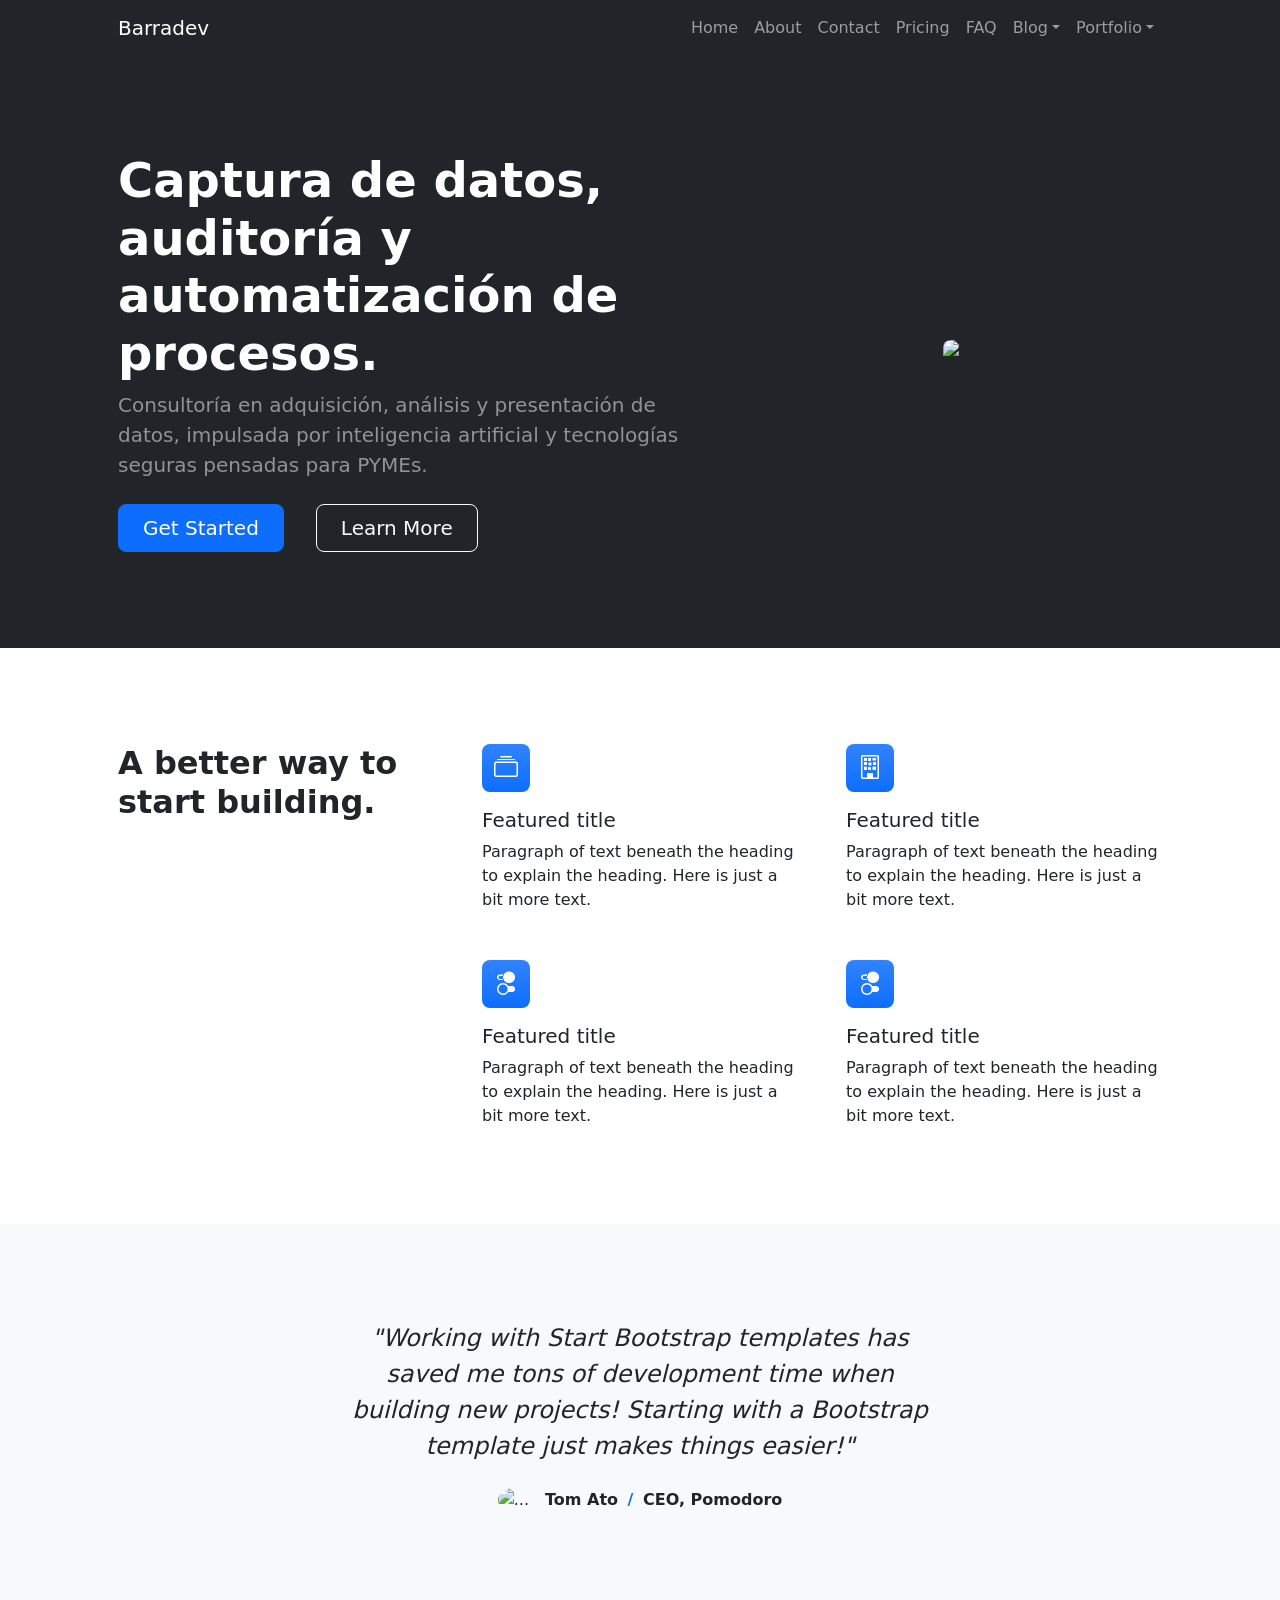
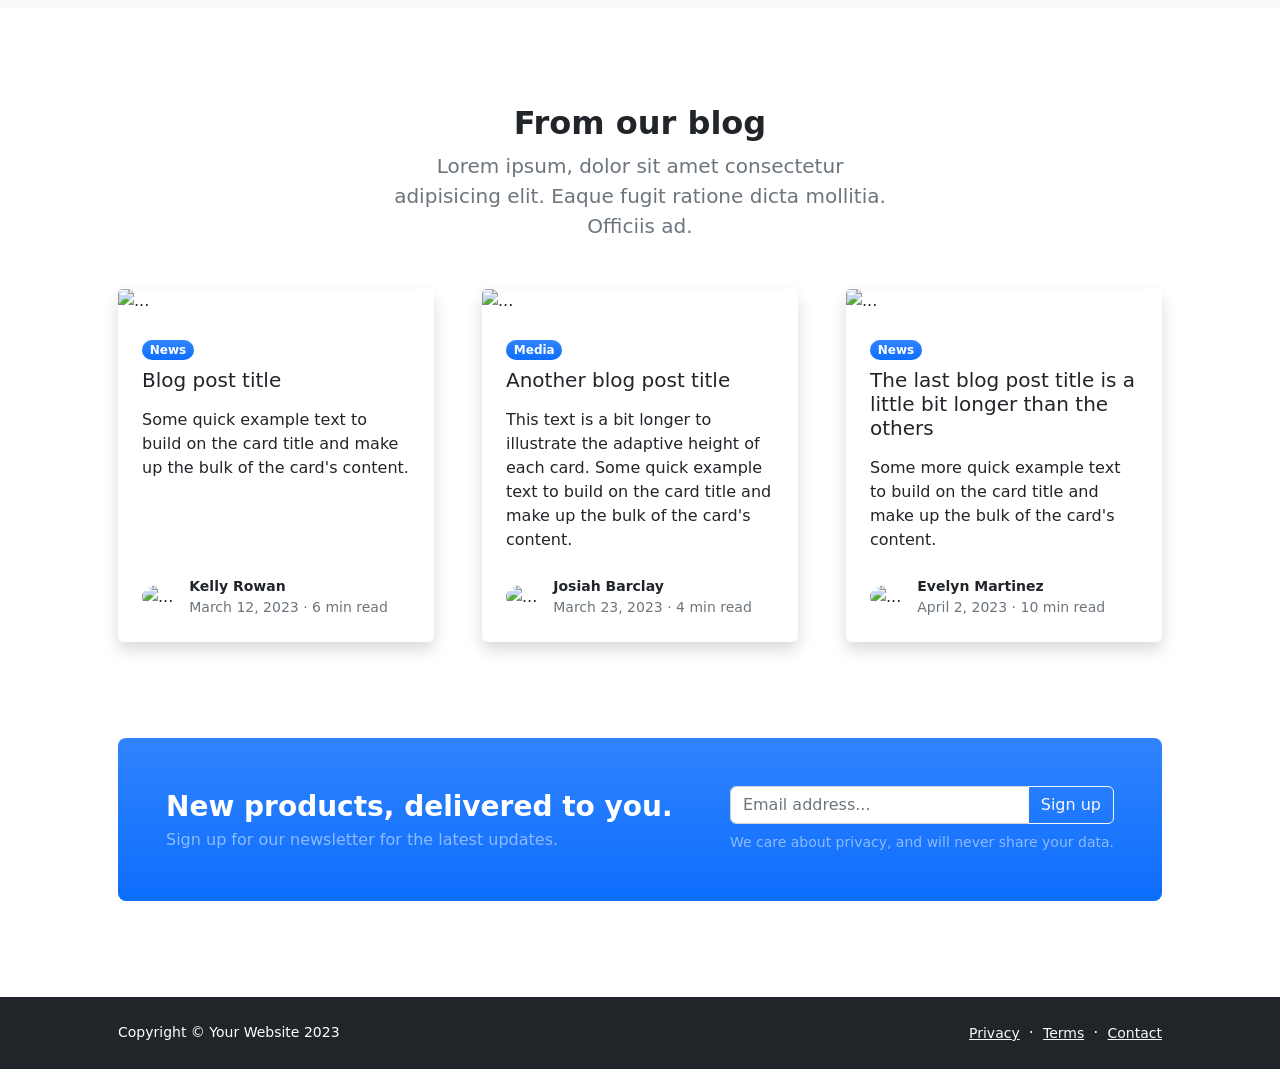
==== startbootstrap-modern-business-gh-pages/index.html @ f0de2451 "update" ====
<!DOCTYPE html>
<html lang="en">
    <head>
        <meta charset="utf-8" />
        <meta name="viewport" content="width=device-width, initial-scale=1, shrink-to-fit=no" />
        <meta name="description" content="" />
        <meta name="author" content="" />
        <title>Modern Business - Start Bootstrap Template</title>
        <!-- Favicon-->
        <link rel="icon" type="image/x-icon" href="assets/favicon.ico" />
        <!-- Bootstrap icons-->
        <link href="https://cdn.jsdelivr.net/npm/bootstrap-icons@1.5.0/font/bootstrap-icons.css" rel="stylesheet" />
        <!-- Core theme CSS (includes Bootstrap)-->
        <link href="css/styles.css" rel="stylesheet" />
    </head>
    <body class="d-flex flex-column h-100">
        <main class="flex-shrink-0">
            <!-- Navigation-->
            <nav class="navbar navbar-expand-lg navbar-dark bg-dark">
                <div class="container px-5">
                    <a class="navbar-brand" href="index.html">Barradev</a>
                    <button class="navbar-toggler" type="button" data-bs-toggle="collapse" data-bs-target="#navbarSupportedContent" aria-controls="navbarSupportedContent" aria-expanded="false" aria-label="Toggle navigation"><span class="navbar-toggler-icon"></span></button>
                    <div class="collapse navbar-collapse" id="navbarSupportedContent">
                        <ul class="navbar-nav ms-auto mb-2 mb-lg-0">
                            <li class="nav-item"><a class="nav-link" href="index.html">Home</a></li>
                            <li class="nav-item"><a class="nav-link" href="about.html">About</a></li>
                            <li class="nav-item"><a class="nav-link" href="contact.html">Contact</a></li>
                            <li class="nav-item"><a class="nav-link" href="pricing.html">Pricing</a></li>
                            <li class="nav-item"><a class="nav-link" href="faq.html">FAQ</a></li>
                            <li class="nav-item dropdown">
                                <a class="nav-link dropdown-toggle" id="navbarDropdownBlog" href="#" role="button" data-bs-toggle="dropdown" aria-expanded="false">Blog</a>
                                <ul class="dropdown-menu dropdown-menu-end" aria-labelledby="navbarDropdownBlog">
                                    <li><a class="dropdown-item" href="blog-home.html">Blog Home</a></li>
                                    <li><a class="dropdown-item" href="blog-post.html">Blog Post</a></li>
                                </ul>
                            </li>
                            <li class="nav-item dropdown">
                                <a class="nav-link dropdown-toggle" id="navbarDropdownPortfolio" href="#" role="button" data-bs-toggle="dropdown" aria-expanded="false">Portfolio</a>
                                <ul class="dropdown-menu dropdown-menu-end" aria-labelledby="navbarDropdownPortfolio">
                                    <li><a class="dropdown-item" href="portfolio-overview.html">Portfolio Overview</a></li>
                                    <li><a class="dropdown-item" href="portfolio-item.html">Portfolio Item</a></li>
                                </ul>
                            </li>
                        </ul>
                    </div>
                </div>
            </nav>
            <!-- Header-->
            <header class="bg-dark py-5">
                <div class="container px-5">
                    <div class="row gx-5 align-items-center justify-content-center">
                        <div class="col-lg-8 col-xl-7 col-xxl-6">
                            <div class="my-5 text-center text-xl-start">
                                <h1 class="display-5 fw-bolder text-white mb-2">Captura de datos, auditoría y automatización de procesos.</h1>
                                <p class="lead fw-normal text-white-50 mb-4">Consultoría en adquisición, análisis y presentación de datos, impulsada por inteligencia artificial y tecnologías seguras pensadas para PYMEs.</p>
                                <div class="d-grid gap-3 d-sm-flex justify-content-sm-center justify-content-xl-start">
                                    <a class="btn btn-primary btn-lg px-4 me-sm-3" href="#features">Get Started</a>
                                    <a class="btn btn-outline-light btn-lg px-4" href="#!">Learn More</a>
                                </div>
                            </div>
                        </div>
                        <div class="col-xl-5 col-xxl-6 d-none d-xl-block text-center"><img class="img-fluid rounded-3 my-5" src="https://dummyimage.com/600x400/343a40/6c757d" alt="..." /></div>
                    </div>
                </div>
            </header>
            <!-- Features section-->
            <section class="py-5" id="features">
                <div class="container px-5 my-5">
                    <div class="row gx-5">
                        <div class="col-lg-4 mb-5 mb-lg-0"><h2 class="fw-bolder mb-0">A better way to start building.</h2></div>
                        <div class="col-lg-8">
                            <div class="row gx-5 row-cols-1 row-cols-md-2">
                                <div class="col mb-5 h-100">
                                    <div class="feature bg-primary bg-gradient text-white rounded-3 mb-3"><i class="bi bi-collection"></i></div>
                                    <h2 class="h5">Featured title</h2>
                                    <p class="mb-0">Paragraph of text beneath the heading to explain the heading. Here is just a bit more text.</p>
                                </div>
                                <div class="col mb-5 h-100">
                                    <div class="feature bg-primary bg-gradient text-white rounded-3 mb-3"><i class="bi bi-building"></i></div>
                                    <h2 class="h5">Featured title</h2>
                                    <p class="mb-0">Paragraph of text beneath the heading to explain the heading. Here is just a bit more text.</p>
                                </div>
                                <div class="col mb-5 mb-md-0 h-100">
                                    <div class="feature bg-primary bg-gradient text-white rounded-3 mb-3"><i class="bi bi-toggles2"></i></div>
                                    <h2 class="h5">Featured title</h2>
                                    <p class="mb-0">Paragraph of text beneath the heading to explain the heading. Here is just a bit more text.</p>
                                </div>
                                <div class="col h-100">
                                    <div class="feature bg-primary bg-gradient text-white rounded-3 mb-3"><i class="bi bi-toggles2"></i></div>
                                    <h2 class="h5">Featured title</h2>
                                    <p class="mb-0">Paragraph of text beneath the heading to explain the heading. Here is just a bit more text.</p>
                                </div>
                            </div>
                        </div>
                    </div>
                </div>
            </section>
            <!-- Testimonial section-->
            <div class="py-5 bg-light">
                <div class="container px-5 my-5">
                    <div class="row gx-5 justify-content-center">
                        <div class="col-lg-10 col-xl-7">
                            <div class="text-center">
                                <div class="fs-4 mb-4 fst-italic">"Working with Start Bootstrap templates has saved me tons of development time when building new projects! Starting with a Bootstrap template just makes things easier!"</div>
                                <div class="d-flex align-items-center justify-content-center">
                                    <img class="rounded-circle me-3" src="https://dummyimage.com/40x40/ced4da/6c757d" alt="..." />
                                    <div class="fw-bold">
                                        Tom Ato
                                        <span class="fw-bold text-primary mx-1">/</span>
                                        CEO, Pomodoro
                                    </div>
                                </div>
                            </div>
                        </div>
                    </div>
                </div>
            </div>
            <!-- Blog preview section-->
            <section class="py-5">
                <div class="container px-5 my-5">
                    <div class="row gx-5 justify-content-center">
                        <div class="col-lg-8 col-xl-6">
                            <div class="text-center">
                                <h2 class="fw-bolder">From our blog</h2>
                                <p class="lead fw-normal text-muted mb-5">Lorem ipsum, dolor sit amet consectetur adipisicing elit. Eaque fugit ratione dicta mollitia. Officiis ad.</p>
                            </div>
                        </div>
                    </div>
                    <div class="row gx-5">
                        <div class="col-lg-4 mb-5">
                            <div class="card h-100 shadow border-0">
                                <img class="card-img-top" src="https://dummyimage.com/600x350/ced4da/6c757d" alt="..." />
                                <div class="card-body p-4">
                                    <div class="badge bg-primary bg-gradient rounded-pill mb-2">News</div>
                                    <a class="text-decoration-none link-dark stretched-link" href="#!"><h5 class="card-title mb-3">Blog post title</h5></a>
                                    <p class="card-text mb-0">Some quick example text to build on the card title and make up the bulk of the card's content.</p>
                                </div>
                                <div class="card-footer p-4 pt-0 bg-transparent border-top-0">
                                    <div class="d-flex align-items-end justify-content-between">
                                        <div class="d-flex align-items-center">
                                            <img class="rounded-circle me-3" src="https://dummyimage.com/40x40/ced4da/6c757d" alt="..." />
                                            <div class="small">
                                                <div class="fw-bold">Kelly Rowan</div>
                                                <div class="text-muted">March 12, 2023 &middot; 6 min read</div>
                                            </div>
                                        </div>
                                    </div>
                                </div>
                            </div>
                        </div>
                        <div class="col-lg-4 mb-5">
                            <div class="card h-100 shadow border-0">
                                <img class="card-img-top" src="https://dummyimage.com/600x350/adb5bd/495057" alt="..." />
                                <div class="card-body p-4">
                                    <div class="badge bg-primary bg-gradient rounded-pill mb-2">Media</div>
                                    <a class="text-decoration-none link-dark stretched-link" href="#!"><h5 class="card-title mb-3">Another blog post title</h5></a>
                                    <p class="card-text mb-0">This text is a bit longer to illustrate the adaptive height of each card. Some quick example text to build on the card title and make up the bulk of the card's content.</p>
                                </div>
                                <div class="card-footer p-4 pt-0 bg-transparent border-top-0">
                                    <div class="d-flex align-items-end justify-content-between">
                                        <div class="d-flex align-items-center">
                                            <img class="rounded-circle me-3" src="https://dummyimage.com/40x40/ced4da/6c757d" alt="..." />
                                            <div class="small">
                                                <div class="fw-bold">Josiah Barclay</div>
                                                <div class="text-muted">March 23, 2023 &middot; 4 min read</div>
                                            </div>
                                        </div>
                                    </div>
                                </div>
                            </div>
                        </div>
                        <div class="col-lg-4 mb-5">
                            <div class="card h-100 shadow border-0">
                                <img class="card-img-top" src="https://dummyimage.com/600x350/6c757d/343a40" alt="..." />
                                <div class="card-body p-4">
                                    <div class="badge bg-primary bg-gradient rounded-pill mb-2">News</div>
                                    <a class="text-decoration-none link-dark stretched-link" href="#!"><h5 class="card-title mb-3">The last blog post title is a little bit longer than the others</h5></a>
                                    <p class="card-text mb-0">Some more quick example text to build on the card title and make up the bulk of the card's content.</p>
                                </div>
                                <div class="card-footer p-4 pt-0 bg-transparent border-top-0">
                                    <div class="d-flex align-items-end justify-content-between">
                                        <div class="d-flex align-items-center">
                                            <img class="rounded-circle me-3" src="https://dummyimage.com/40x40/ced4da/6c757d" alt="..." />
                                            <div class="small">
                                                <div class="fw-bold">Evelyn Martinez</div>
                                                <div class="text-muted">April 2, 2023 &middot; 10 min read</div>
                                            </div>
                                        </div>
                                    </div>
                                </div>
                            </div>
                        </div>
                    </div>
                    <!-- Call to action-->
                    <aside class="bg-primary bg-gradient rounded-3 p-4 p-sm-5 mt-5">
                        <div class="d-flex align-items-center justify-content-between flex-column flex-xl-row text-center text-xl-start">
                            <div class="mb-4 mb-xl-0">
                                <div class="fs-3 fw-bold text-white">New products, delivered to you.</div>
                                <div class="text-white-50">Sign up for our newsletter for the latest updates.</div>
                            </div>
                            <div class="ms-xl-4">
                                <div class="input-group mb-2">
                                    <input class="form-control" type="text" placeholder="Email address..." aria-label="Email address..." aria-describedby="button-newsletter" />
                                    <button class="btn btn-outline-light" id="button-newsletter" type="button">Sign up</button>
                                </div>
                                <div class="small text-white-50">We care about privacy, and will never share your data.</div>
                            </div>
                        </div>
                    </aside>
                </div>
            </section>
        </main>
        <!-- Footer-->
        <footer class="bg-dark py-4 mt-auto">
            <div class="container px-5">
                <div class="row align-items-center justify-content-between flex-column flex-sm-row">
                    <div class="col-auto"><div class="small m-0 text-white">Copyright &copy; Your Website 2023</div></div>
                    <div class="col-auto">
                        <a class="link-light small" href="#!">Privacy</a>
                        <span class="text-white mx-1">&middot;</span>
                        <a class="link-light small" href="#!">Terms</a>
                        <span class="text-white mx-1">&middot;</span>
                        <a class="link-light small" href="#!">Contact</a>
                    </div>
                </div>
            </div>
        </footer>
        <!-- Bootstrap core JS-->
        <script src="https://cdn.jsdelivr.net/npm/bootstrap@5.2.3/dist/js/bootstrap.bundle.min.js"></script>
        <!-- Core theme JS-->
        <script src="js/scripts.js"></script>
    </body>
</html>
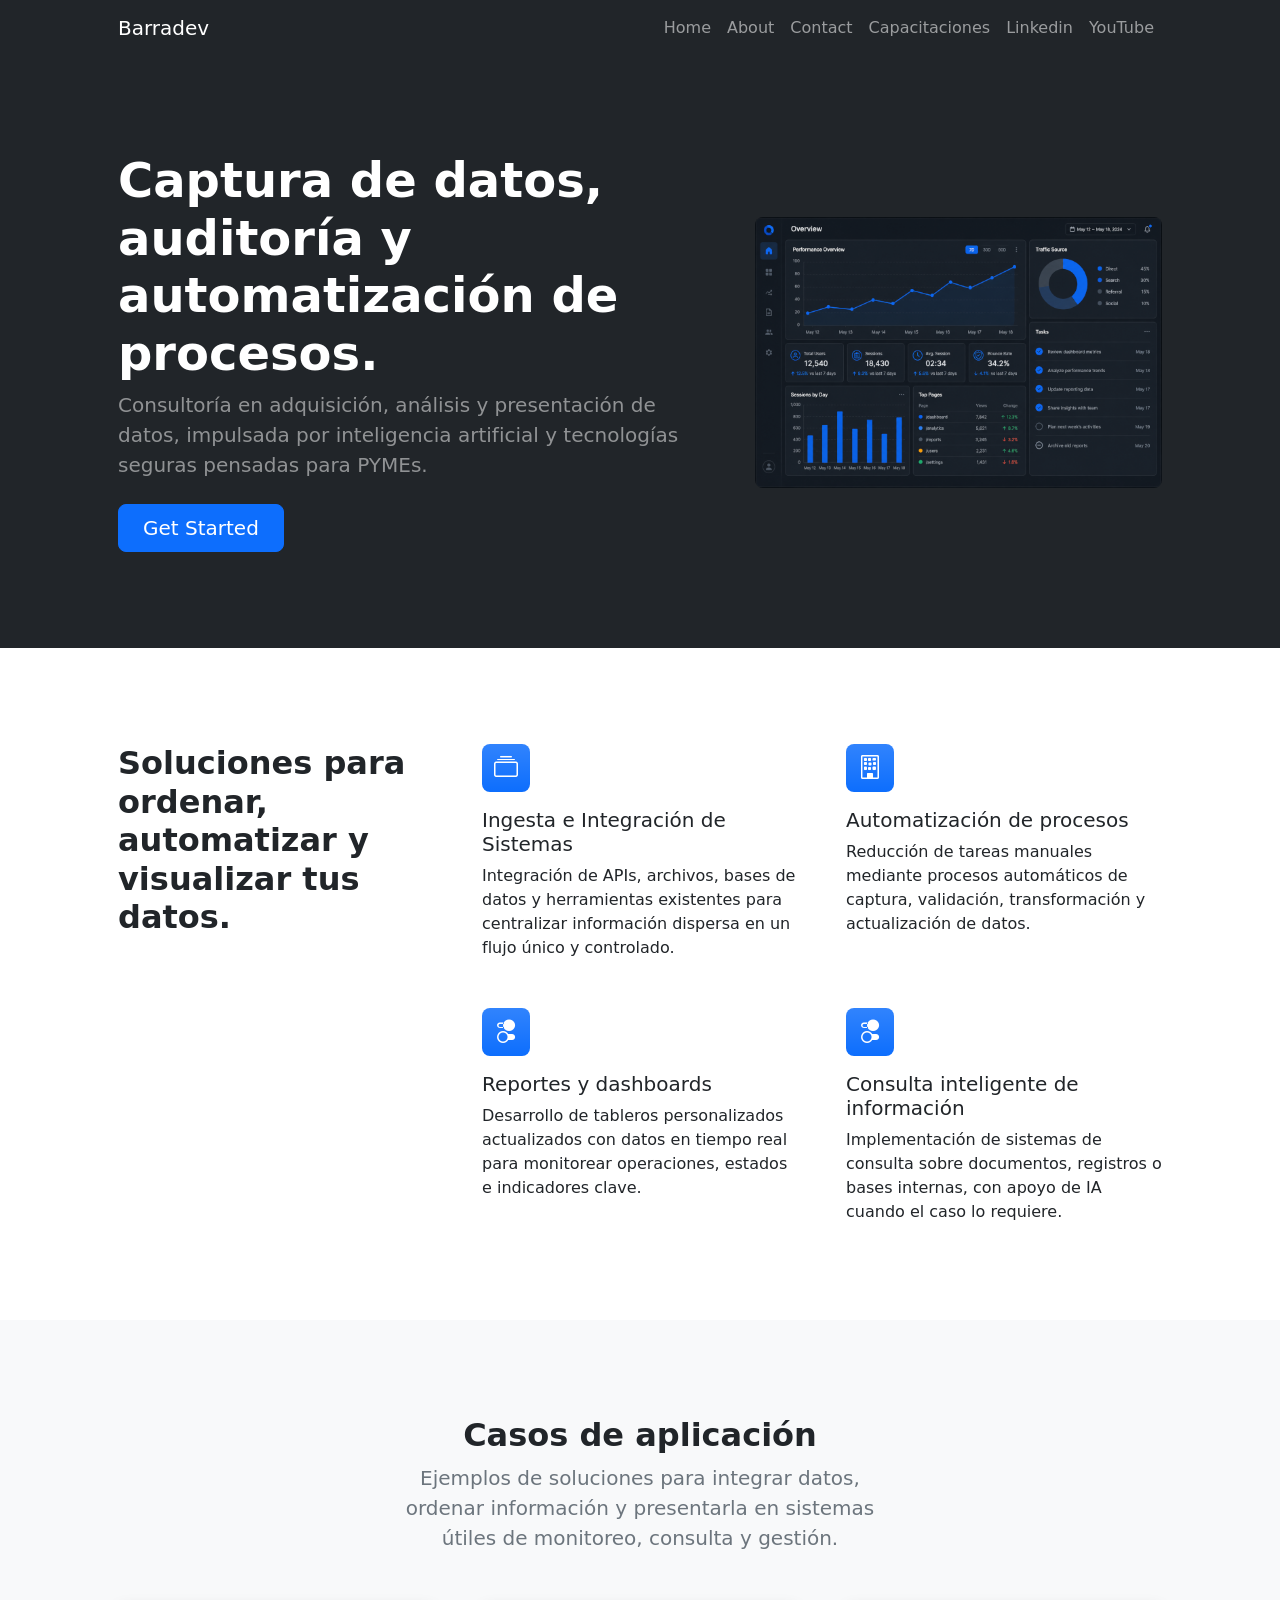
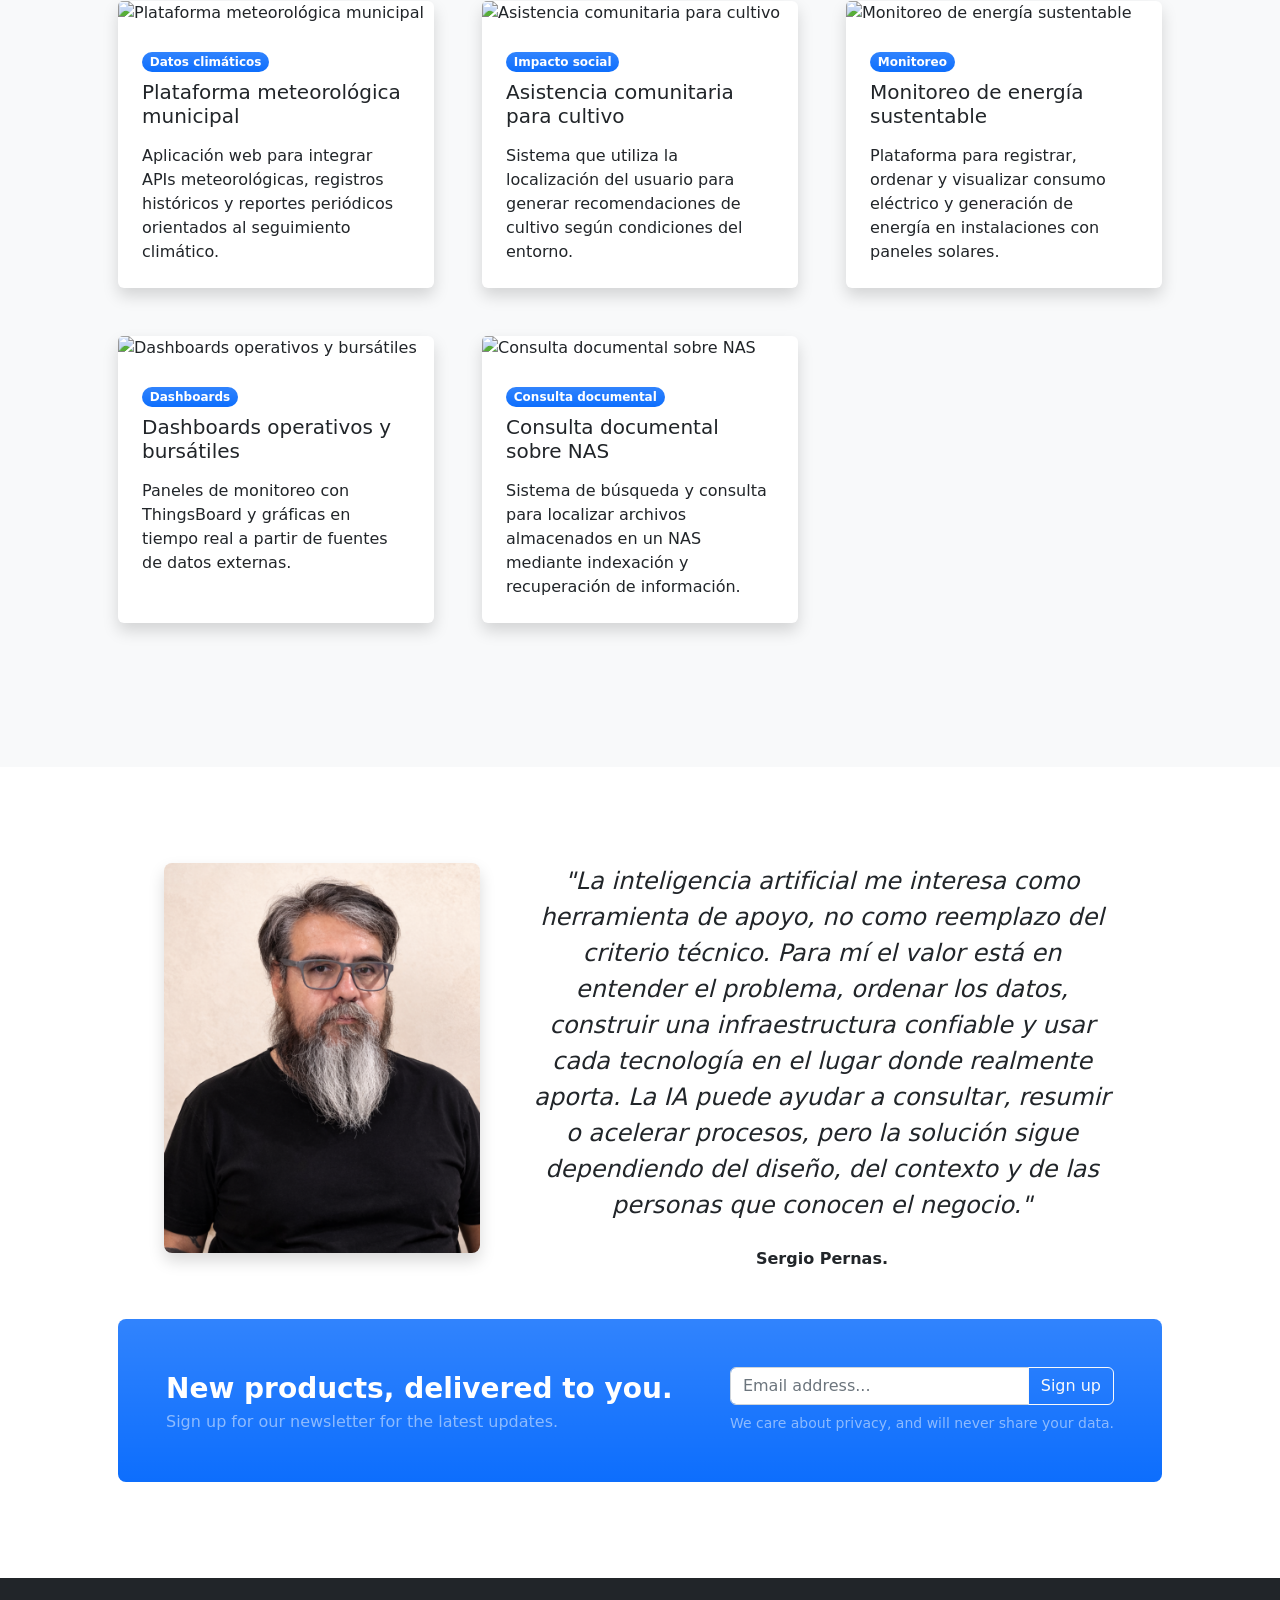
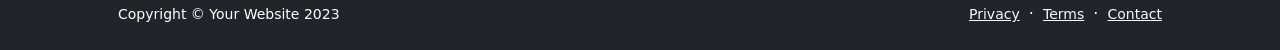
==== commit 7b73b68a: "update" ====
--- a/startbootstrap-modern-business-gh-pages/index.html
+++ b/startbootstrap-modern-business-gh-pages/index.html
@@ -1,18 +1,36 @@
 <!DOCTYPE html>
-<html lang="en">
-    <head>
-        <meta charset="utf-8" />
-        <meta name="viewport" content="width=device-width, initial-scale=1, shrink-to-fit=no" />
-        <meta name="description" content="" />
-        <meta name="author" content="" />
-        <title>Modern Business - Start Bootstrap Template</title>
-        <!-- Favicon-->
-        <link rel="icon" type="image/x-icon" href="assets/favicon.ico" />
-        <!-- Bootstrap icons-->
-        <link href="https://cdn.jsdelivr.net/npm/bootstrap-icons@1.5.0/font/bootstrap-icons.css" rel="stylesheet" />
-        <!-- Core theme CSS (includes Bootstrap)-->
-        <link href="css/styles.css" rel="stylesheet" />
-    </head>
+<html lang="es">
+<head>
+    <meta charset="utf-8" />
+    <meta name="viewport" content="width=device-width, initial-scale=1, shrink-to-fit=no" />
+
+    <meta name="description" content="Barradev ofrece consultoría técnica en captura de datos, integración de sistemas, automatización de procesos, dashboards y soluciones de software a medida para PYMEs y equipos técnicos." />
+    <meta name="author" content="Sergio Pernas" />
+
+    <title>Barradev | Consultoría en datos, automatización y software a medida</title>
+
+    <!-- Open Graph -->
+    <meta property="og:title" content="Barradev | Consultoría en datos, automatización y software a medida" />
+    <meta property="og:description" content="Soluciones técnicas para ordenar información, integrar sistemas, automatizar procesos y visualizar datos de forma clara." />
+    <meta property="og:type" content="website" />
+    <meta property="og:url" content="https://barradev.com.ar/" />
+    <meta property="og:image" content="https://barradev.com.ar/assets/hero.png" />
+
+    <!-- Twitter / X -->
+    <meta name="twitter:card" content="summary_large_image" />
+    <meta name="twitter:title" content="Barradev | Consultoría en datos, automatización y software a medida" />
+    <meta name="twitter:description" content="Consultoría técnica en integración de datos, automatización de procesos, dashboards y desarrollo de soluciones a medida." />
+    <meta name="twitter:image" content="https://barradev.com.ar/assets/hero.png" />
+
+    <!-- Favicon -->
+    <link rel="icon" type="image/x-icon" href="assets/favicon.ico" />
+
+    <!-- Bootstrap icons -->
+    <link href="https://cdn.jsdelivr.net/npm/bootstrap-icons@1.5.0/font/bootstrap-icons.css" rel="stylesheet" />
+
+    <!-- Core theme CSS -->
+    <link href="css/styles.css" rel="stylesheet" />
+</head>
     <body class="d-flex flex-column h-100">
         <main class="flex-shrink-0">
             <!-- Navigation-->
@@ -25,22 +43,9 @@
                             <li class="nav-item"><a class="nav-link" href="index.html">Home</a></li>
                             <li class="nav-item"><a class="nav-link" href="about.html">About</a></li>
                             <li class="nav-item"><a class="nav-link" href="contact.html">Contact</a></li>
-                            <li class="nav-item"><a class="nav-link" href="pricing.html">Pricing</a></li>
-                            <li class="nav-item"><a class="nav-link" href="faq.html">FAQ</a></li>
-                            <li class="nav-item dropdown">
-                                <a class="nav-link dropdown-toggle" id="navbarDropdownBlog" href="#" role="button" data-bs-toggle="dropdown" aria-expanded="false">Blog</a>
-                                <ul class="dropdown-menu dropdown-menu-end" aria-labelledby="navbarDropdownBlog">
-                                    <li><a class="dropdown-item" href="blog-home.html">Blog Home</a></li>
-                                    <li><a class="dropdown-item" href="blog-post.html">Blog Post</a></li>
-                                </ul>
-                            </li>
-                            <li class="nav-item dropdown">
-                                <a class="nav-link dropdown-toggle" id="navbarDropdownPortfolio" href="#" role="button" data-bs-toggle="dropdown" aria-expanded="false">Portfolio</a>
-                                <ul class="dropdown-menu dropdown-menu-end" aria-labelledby="navbarDropdownPortfolio">
-                                    <li><a class="dropdown-item" href="portfolio-overview.html">Portfolio Overview</a></li>
-                                    <li><a class="dropdown-item" href="portfolio-item.html">Portfolio Item</a></li>
-                                </ul>
-                            </li>
+                            <li class="nav-item"><a class="nav-link" href="https://labs.barradev.com.ar">Capacitaciones</a></li>
+                            <li class="nav-item"><a class="nav-link" href="https://www.linkedin.com/in/sergio-pernas/">Linkedin</a></li>
+                            <li class="nav-item"><a class="nav-link" href="https://www.youtube.com/@kcnrtfm">YouTube</a></li>
                         </ul>
                     </div>
                 </div>
@@ -55,11 +60,11 @@
                                 <p class="lead fw-normal text-white-50 mb-4">Consultoría en adquisición, análisis y presentación de datos, impulsada por inteligencia artificial y tecnologías seguras pensadas para PYMEs.</p>
                                 <div class="d-grid gap-3 d-sm-flex justify-content-sm-center justify-content-xl-start">
                                     <a class="btn btn-primary btn-lg px-4 me-sm-3" href="#features">Get Started</a>
-                                    <a class="btn btn-outline-light btn-lg px-4" href="#!">Learn More</a>
-                                </div>
-                            </div>
-                        </div>
-                        <div class="col-xl-5 col-xxl-6 d-none d-xl-block text-center"><img class="img-fluid rounded-3 my-5" src="https://dummyimage.com/600x400/343a40/6c757d" alt="..." /></div>
+                                    <!--<a class="btn btn-outline-light btn-lg px-4" href="#!">Learn More</a>-->
+                                </div>
+                            </div>
+                        </div>
+                        <div class="col-xl-5 col-xxl-6 d-none d-xl-block text-center"><img class="img-fluid rounded-3 my-5" src="assets/hero.png" alt="..." /></div>
                     </div>
                 </div>
             </header>
@@ -67,125 +72,137 @@
             <section class="py-5" id="features">
                 <div class="container px-5 my-5">
                     <div class="row gx-5">
-                        <div class="col-lg-4 mb-5 mb-lg-0"><h2 class="fw-bolder mb-0">A better way to start building.</h2></div>
+                        <div class="col-lg-4 mb-5 mb-lg-0"><h2 class="fw-bolder mb-0">Soluciones para ordenar, automatizar y visualizar tus datos.</h2></div>
                         <div class="col-lg-8">
                             <div class="row gx-5 row-cols-1 row-cols-md-2">
                                 <div class="col mb-5 h-100">
                                     <div class="feature bg-primary bg-gradient text-white rounded-3 mb-3"><i class="bi bi-collection"></i></div>
-                                    <h2 class="h5">Featured title</h2>
-                                    <p class="mb-0">Paragraph of text beneath the heading to explain the heading. Here is just a bit more text.</p>
+                                    <h2 class="h5">Ingesta e Integración de Sistemas</h2>
+                                    <p class="mb-0">Integración de APIs, archivos, bases de datos y herramientas existentes para centralizar información dispersa en un flujo único y controlado.</p>
                                 </div>
                                 <div class="col mb-5 h-100">
                                     <div class="feature bg-primary bg-gradient text-white rounded-3 mb-3"><i class="bi bi-building"></i></div>
-                                    <h2 class="h5">Featured title</h2>
-                                    <p class="mb-0">Paragraph of text beneath the heading to explain the heading. Here is just a bit more text.</p>
+                                    <h2 class="h5">Automatización de procesos</h2>
+                                    <p class="mb-0">Reducción de tareas manuales mediante procesos automáticos de captura, validación, transformación y actualización de datos.</p>
                                 </div>
                                 <div class="col mb-5 mb-md-0 h-100">
                                     <div class="feature bg-primary bg-gradient text-white rounded-3 mb-3"><i class="bi bi-toggles2"></i></div>
-                                    <h2 class="h5">Featured title</h2>
-                                    <p class="mb-0">Paragraph of text beneath the heading to explain the heading. Here is just a bit more text.</p>
+                                    <h2 class="h5">Reportes y dashboards</h2>
+                                    <p class="mb-0">Desarrollo de tableros personalizados actualizados con datos en tiempo real para monitorear operaciones, estados e indicadores clave.</p>
                                 </div>
                                 <div class="col h-100">
                                     <div class="feature bg-primary bg-gradient text-white rounded-3 mb-3"><i class="bi bi-toggles2"></i></div>
-                                    <h2 class="h5">Featured title</h2>
-                                    <p class="mb-0">Paragraph of text beneath the heading to explain the heading. Here is just a bit more text.</p>
+                                    <h2 class="h5">Consulta inteligente de información</h2>
+                                    <p class="mb-0">Implementación de sistemas de consulta sobre documentos, registros o bases internas, con apoyo de IA cuando el caso lo requiere.</p>
                                 </div>
                             </div>
                         </div>
                     </div>
                 </div>
             </section>
-            <!-- Testimonial section-->
-            <div class="py-5 bg-light">
-                <div class="container px-5 my-5">
-                    <div class="row gx-5 justify-content-center">
-                        <div class="col-lg-10 col-xl-7">
-                            <div class="text-center">
-                                <div class="fs-4 mb-4 fst-italic">"Working with Start Bootstrap templates has saved me tons of development time when building new projects! Starting with a Bootstrap template just makes things easier!"</div>
-                                <div class="d-flex align-items-center justify-content-center">
-                                    <img class="rounded-circle me-3" src="https://dummyimage.com/40x40/ced4da/6c757d" alt="..." />
-                                    <div class="fw-bold">
-                                        Tom Ato
-                                        <span class="fw-bold text-primary mx-1">/</span>
-                                        CEO, Pomodoro
-                                    </div>
-                                </div>
-                            </div>
-                        </div>
-                    </div>
-                </div>
-            </div>
+
             <!-- Blog preview section-->
-            <section class="py-5">
+            <section class="py-5 bg-light">
                 <div class="container px-5 my-5">
                     <div class="row gx-5 justify-content-center">
                         <div class="col-lg-8 col-xl-6">
                             <div class="text-center">
-                                <h2 class="fw-bolder">From our blog</h2>
-                                <p class="lead fw-normal text-muted mb-5">Lorem ipsum, dolor sit amet consectetur adipisicing elit. Eaque fugit ratione dicta mollitia. Officiis ad.</p>
+                                <h2 class="fw-bolder">Casos de aplicación</h2>
+                                <p class="lead fw-normal text-muted mb-5">Ejemplos de soluciones para integrar datos, ordenar información y presentarla en sistemas útiles de monitoreo, consulta y gestión.</p>
                             </div>
                         </div>
                     </div>
                     <div class="row gx-5">
                         <div class="col-lg-4 mb-5">
                             <div class="card h-100 shadow border-0">
-                                <img class="card-img-top" src="https://dummyimage.com/600x350/ced4da/6c757d" alt="..." />
-                                <div class="card-body p-4">
-                                    <div class="badge bg-primary bg-gradient rounded-pill mb-2">News</div>
-                                    <a class="text-decoration-none link-dark stretched-link" href="#!"><h5 class="card-title mb-3">Blog post title</h5></a>
-                                    <p class="card-text mb-0">Some quick example text to build on the card title and make up the bulk of the card's content.</p>
-                                </div>
-                                <div class="card-footer p-4 pt-0 bg-transparent border-top-0">
-                                    <div class="d-flex align-items-end justify-content-between">
-                                        <div class="d-flex align-items-center">
-                                            <img class="rounded-circle me-3" src="https://dummyimage.com/40x40/ced4da/6c757d" alt="..." />
-                                            <div class="small">
-                                                <div class="fw-bold">Kelly Rowan</div>
-                                                <div class="text-muted">March 12, 2023 &middot; 6 min read</div>
-                                            </div>
-                                        </div>
-                                    </div>
-                                </div>
-                            </div>
-                        </div>
-                        <div class="col-lg-4 mb-5">
-                            <div class="card h-100 shadow border-0">
-                                <img class="card-img-top" src="https://dummyimage.com/600x350/adb5bd/495057" alt="..." />
-                                <div class="card-body p-4">
-                                    <div class="badge bg-primary bg-gradient rounded-pill mb-2">Media</div>
-                                    <a class="text-decoration-none link-dark stretched-link" href="#!"><h5 class="card-title mb-3">Another blog post title</h5></a>
-                                    <p class="card-text mb-0">This text is a bit longer to illustrate the adaptive height of each card. Some quick example text to build on the card title and make up the bulk of the card's content.</p>
-                                </div>
-                                <div class="card-footer p-4 pt-0 bg-transparent border-top-0">
-                                    <div class="d-flex align-items-end justify-content-between">
-                                        <div class="d-flex align-items-center">
-                                            <img class="rounded-circle me-3" src="https://dummyimage.com/40x40/ced4da/6c757d" alt="..." />
-                                            <div class="small">
-                                                <div class="fw-bold">Josiah Barclay</div>
-                                                <div class="text-muted">March 23, 2023 &middot; 4 min read</div>
-                                            </div>
-                                        </div>
-                                    </div>
-                                </div>
-                            </div>
-                        </div>
-                        <div class="col-lg-4 mb-5">
-                            <div class="card h-100 shadow border-0">
-                                <img class="card-img-top" src="https://dummyimage.com/600x350/6c757d/343a40" alt="..." />
-                                <div class="card-body p-4">
-                                    <div class="badge bg-primary bg-gradient rounded-pill mb-2">News</div>
-                                    <a class="text-decoration-none link-dark stretched-link" href="#!"><h5 class="card-title mb-3">The last blog post title is a little bit longer than the others</h5></a>
-                                    <p class="card-text mb-0">Some more quick example text to build on the card title and make up the bulk of the card's content.</p>
-                                </div>
-                                <div class="card-footer p-4 pt-0 bg-transparent border-top-0">
-                                    <div class="d-flex align-items-end justify-content-between">
-                                        <div class="d-flex align-items-center">
-                                            <img class="rounded-circle me-3" src="https://dummyimage.com/40x40/ced4da/6c757d" alt="..." />
-                                            <div class="small">
-                                                <div class="fw-bold">Evelyn Martinez</div>
-                                                <div class="text-muted">April 2, 2023 &middot; 10 min read</div>
-                                            </div>
-                                        </div>
+                                <img class="card-img-top" src="https://dummyimage.com/600x350/ced4da/6c757d" alt="Plataforma meteorológica municipal">
+                                <div class="card-body p-4">
+                                    <div class="badge bg-primary bg-gradient rounded-pill mb-2">Datos climáticos</div>
+                                    <a class="text-decoration-none link-dark stretched-link" href="#!">
+                                        <h5 class="card-title mb-3">Plataforma meteorológica municipal</h5>
+                                    </a>
+                                    <p class="card-text mb-0">
+                                        Aplicación web para integrar APIs meteorológicas, registros históricos y reportes periódicos orientados al seguimiento climático.
+                                    </p>
+                                </div>
+                            </div>
+                        </div>
+
+                        <div class="col-lg-4 mb-5">
+                            <div class="card h-100 shadow border-0">
+                                <img class="card-img-top" src="https://dummyimage.com/600x350/adb5bd/495057" alt="Asistencia comunitaria para cultivo">
+                                <div class="card-body p-4">
+                                    <div class="badge bg-primary bg-gradient rounded-pill mb-2">Impacto social</div>
+                                    <a class="text-decoration-none link-dark stretched-link" href="#!">
+                                        <h5 class="card-title mb-3">Asistencia comunitaria para cultivo</h5>
+                                    </a>
+                                    <p class="card-text mb-0">
+                                        Sistema que utiliza la localización del usuario para generar recomendaciones de cultivo según condiciones del entorno.
+                                    </p>
+                                </div>
+                            </div>
+                        </div>
+
+                        <div class="col-lg-4 mb-5">
+                            <div class="card h-100 shadow border-0">
+                                <img class="card-img-top" src="https://dummyimage.com/600x350/6c757d/343a40" alt="Monitoreo de energía sustentable">
+                                <div class="card-body p-4">
+                                    <div class="badge bg-primary bg-gradient rounded-pill mb-2">Monitoreo</div>
+                                    <a class="text-decoration-none link-dark stretched-link" href="#!">
+                                        <h5 class="card-title mb-3">Monitoreo de energía sustentable</h5>
+                                    </a>
+                                    <p class="card-text mb-0">
+                                        Plataforma para registrar, ordenar y visualizar consumo eléctrico y generación de energía en instalaciones con paneles solares.
+                                    </p>
+                                </div>
+                            </div>
+                        </div>
+
+                        <div class="col-lg-4 mb-5">
+                            <div class="card h-100 shadow border-0">
+                                <img class="card-img-top" src="https://dummyimage.com/600x350/495057/ced4da" alt="Dashboards operativos y bursátiles">
+                                <div class="card-body p-4">
+                                    <div class="badge bg-primary bg-gradient rounded-pill mb-2">Dashboards</div>
+                                    <a class="text-decoration-none link-dark stretched-link" href="#!">
+                                        <h5 class="card-title mb-3">Dashboards operativos y bursátiles</h5>
+                                    </a>
+                                    <p class="card-text mb-0">
+                                        Paneles de monitoreo con ThingsBoard y gráficas en tiempo real a partir de fuentes de datos externas.
+                                    </p>
+                                </div>
+                            </div>
+                        </div>
+
+                        <div class="col-lg-4 mb-5">
+                            <div class="card h-100 shadow border-0">
+                                <img class="card-img-top" src="https://dummyimage.com/600x350/343a40/ced4da" alt="Consulta documental sobre NAS">
+                                <div class="card-body p-4">
+                                    <div class="badge bg-primary bg-gradient rounded-pill mb-2">Consulta documental</div>
+                                    <a class="text-decoration-none link-dark stretched-link" href="#!">
+                                        <h5 class="card-title mb-3">Consulta documental sobre NAS</h5>
+                                    </a>
+                                    <p class="card-text mb-0">
+                                        Sistema de búsqueda y consulta para localizar archivos almacenados en un NAS mediante indexación y recuperación de información.
+                                    </p>
+                                </div>
+                            </div>
+                        </div>
+                    </div>
+                </div>
+            </section>
+            <!-- Testimonial section-->
+            <div class="py-5">
+                <div class="container px-5 my-5">
+                    <div class="row gx-5 justify-content-center">
+                      <div class="col-lg-4 mb-4 mb-lg-0 text-center">
+                          <img class="img-fluid rounded-3 shadow" src="assets/sergio-pernas.png" alt="Sergio Pernas">
+                      </div>
+                      <div class="col-lg-8 col-xl-7">
+                            <div class="text-center">
+                                <div class="fs-4 mb-4 fst-italic">"La inteligencia artificial me interesa como herramienta de apoyo, no como reemplazo del criterio técnico. Para mí el valor está en entender el problema, ordenar los datos, construir una infraestructura confiable y usar cada tecnología en el lugar donde realmente aporta. La IA puede ayudar a consultar, resumir o acelerar procesos, pero la solución sigue dependiendo del diseño, del contexto y de las personas que conocen el negocio."</div>
+                                <div class="d-flex align-items-center justify-content-center">
+                                    <div class="fw-bold">
+                                      Sergio Pernas.
                                     </div>
                                 </div>
                             </div>
@@ -208,7 +225,7 @@
                         </div>
                     </aside>
                 </div>
-            </section>
+            </div>
         </main>
         <!-- Footer-->
         <footer class="bg-dark py-4 mt-auto">
@@ -222,6 +239,7 @@
                         <span class="text-white mx-1">&middot;</span>
                         <a class="link-light small" href="#!">Contact</a>
                     </div>
+
                 </div>
             </div>
         </footer>
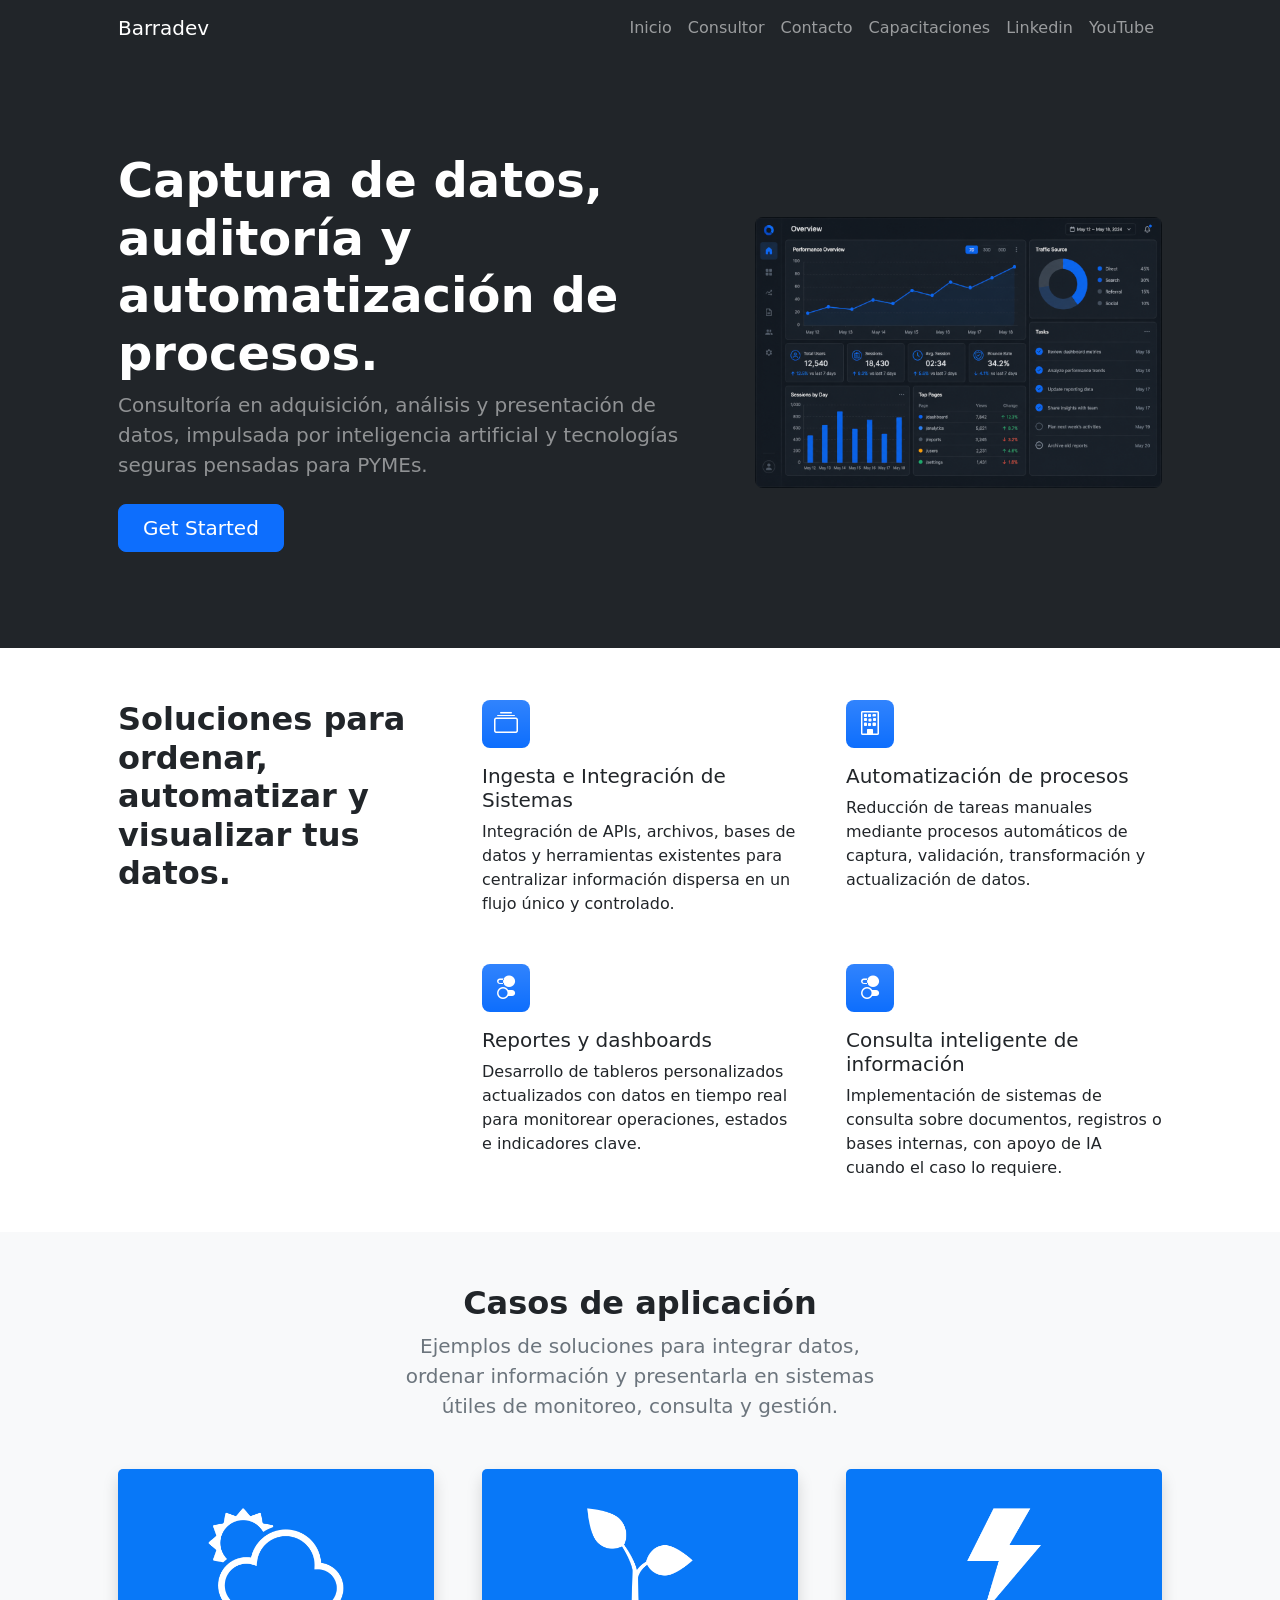
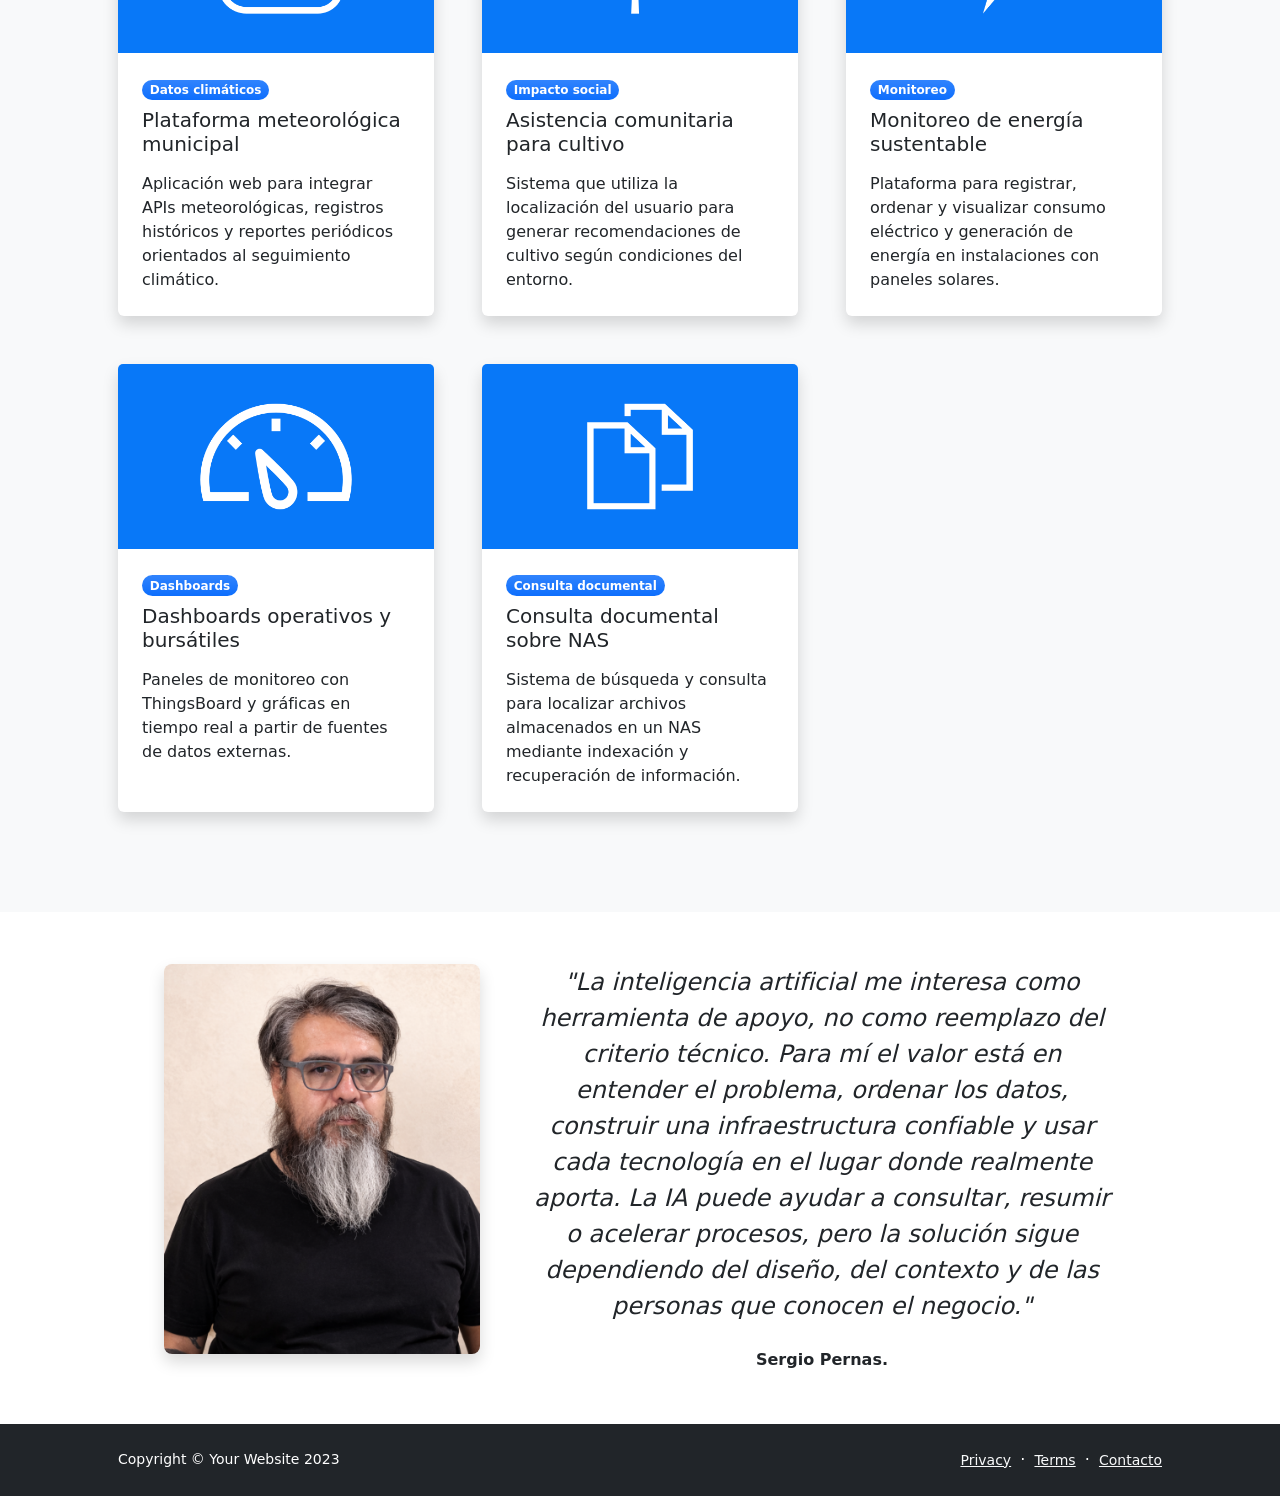
==== commit c0f94641: "update" ====
--- a/startbootstrap-modern-business-gh-pages/index.html
+++ b/startbootstrap-modern-business-gh-pages/index.html
@@ -40,9 +40,9 @@
                     <button class="navbar-toggler" type="button" data-bs-toggle="collapse" data-bs-target="#navbarSupportedContent" aria-controls="navbarSupportedContent" aria-expanded="false" aria-label="Toggle navigation"><span class="navbar-toggler-icon"></span></button>
                     <div class="collapse navbar-collapse" id="navbarSupportedContent">
                         <ul class="navbar-nav ms-auto mb-2 mb-lg-0">
-                            <li class="nav-item"><a class="nav-link" href="index.html">Home</a></li>
-                            <li class="nav-item"><a class="nav-link" href="about.html">About</a></li>
-                            <li class="nav-item"><a class="nav-link" href="contact.html">Contact</a></li>
+                            <li class="nav-item"><a class="nav-link" href="index.html">Inicio</a></li>
+                            <li class="nav-item"><a class="nav-link" href="about.html">Consultor</a></li>
+                            <li class="nav-item"><a class="nav-link" href="contact.html">Contacto</a></li>
                             <li class="nav-item"><a class="nav-link" href="https://labs.barradev.com.ar">Capacitaciones</a></li>
                             <li class="nav-item"><a class="nav-link" href="https://www.linkedin.com/in/sergio-pernas/">Linkedin</a></li>
                             <li class="nav-item"><a class="nav-link" href="https://www.youtube.com/@kcnrtfm">YouTube</a></li>
@@ -69,7 +69,7 @@
                 </div>
             </header>
             <!-- Features section-->
-            <section class="py-5" id="features">
+            <section class="py-1" id="features">
                 <div class="container px-5 my-5">
                     <div class="row gx-5">
                         <div class="col-lg-4 mb-5 mb-lg-0"><h2 class="fw-bolder mb-0">Soluciones para ordenar, automatizar y visualizar tus datos.</h2></div>
@@ -102,7 +102,7 @@
             </section>
 
             <!-- Blog preview section-->
-            <section class="py-5 bg-light">
+            <section class="py-1 bg-light">
                 <div class="container px-5 my-5">
                     <div class="row gx-5 justify-content-center">
                         <div class="col-lg-8 col-xl-6">
@@ -115,7 +115,7 @@
                     <div class="row gx-5">
                         <div class="col-lg-4 mb-5">
                             <div class="card h-100 shadow border-0">
-                                <img class="card-img-top" src="https://dummyimage.com/600x350/ced4da/6c757d" alt="Plataforma meteorológica municipal">
+                                <img class="card-img-top" src="assets/weather.png" alt="Plataforma meteorológica municipal">
                                 <div class="card-body p-4">
                                     <div class="badge bg-primary bg-gradient rounded-pill mb-2">Datos climáticos</div>
                                     <a class="text-decoration-none link-dark stretched-link" href="#!">
@@ -130,7 +130,7 @@
 
                         <div class="col-lg-4 mb-5">
                             <div class="card h-100 shadow border-0">
-                                <img class="card-img-top" src="https://dummyimage.com/600x350/adb5bd/495057" alt="Asistencia comunitaria para cultivo">
+                                <img class="card-img-top" src="assets/seed.png" alt="Asistencia comunitaria para cultivo">
                                 <div class="card-body p-4">
                                     <div class="badge bg-primary bg-gradient rounded-pill mb-2">Impacto social</div>
                                     <a class="text-decoration-none link-dark stretched-link" href="#!">
@@ -145,7 +145,7 @@
 
                         <div class="col-lg-4 mb-5">
                             <div class="card h-100 shadow border-0">
-                                <img class="card-img-top" src="https://dummyimage.com/600x350/6c757d/343a40" alt="Monitoreo de energía sustentable">
+                                <img class="card-img-top" src="assets/energy.png" alt="Monitoreo de energía sustentable">
                                 <div class="card-body p-4">
                                     <div class="badge bg-primary bg-gradient rounded-pill mb-2">Monitoreo</div>
                                     <a class="text-decoration-none link-dark stretched-link" href="#!">
@@ -160,7 +160,7 @@
 
                         <div class="col-lg-4 mb-5">
                             <div class="card h-100 shadow border-0">
-                                <img class="card-img-top" src="https://dummyimage.com/600x350/495057/ced4da" alt="Dashboards operativos y bursátiles">
+                                <img class="card-img-top" src="assets/dashboard.png" alt="Dashboards operativos y bursátiles">
                                 <div class="card-body p-4">
                                     <div class="badge bg-primary bg-gradient rounded-pill mb-2">Dashboards</div>
                                     <a class="text-decoration-none link-dark stretched-link" href="#!">
@@ -175,7 +175,7 @@
 
                         <div class="col-lg-4 mb-5">
                             <div class="card h-100 shadow border-0">
-                                <img class="card-img-top" src="https://dummyimage.com/600x350/343a40/ced4da" alt="Consulta documental sobre NAS">
+                                <img class="card-img-top" src="assets/files.png" alt="Consulta documental sobre NAS">
                                 <div class="card-body p-4">
                                     <div class="badge bg-primary bg-gradient rounded-pill mb-2">Consulta documental</div>
                                     <a class="text-decoration-none link-dark stretched-link" href="#!">
@@ -191,7 +191,7 @@
                 </div>
             </section>
             <!-- Testimonial section-->
-            <div class="py-5">
+            <div class="py-1">
                 <div class="container px-5 my-5">
                     <div class="row gx-5 justify-content-center">
                       <div class="col-lg-4 mb-4 mb-lg-0 text-center">
@@ -208,7 +208,7 @@
                             </div>
                         </div>
                     </div>
-                    <!-- Call to action-->
+                    <!-- Call to action
                     <aside class="bg-primary bg-gradient rounded-3 p-4 p-sm-5 mt-5">
                         <div class="d-flex align-items-center justify-content-between flex-column flex-xl-row text-center text-xl-start">
                             <div class="mb-4 mb-xl-0">
@@ -223,7 +223,7 @@
                                 <div class="small text-white-50">We care about privacy, and will never share your data.</div>
                             </div>
                         </div>
-                    </aside>
+                    </aside>-->
                 </div>
             </div>
         </main>
@@ -237,7 +237,7 @@
                         <span class="text-white mx-1">&middot;</span>
                         <a class="link-light small" href="#!">Terms</a>
                         <span class="text-white mx-1">&middot;</span>
-                        <a class="link-light small" href="#!">Contact</a>
+                        <a class="link-light small" href="#!">Contacto</a>
                     </div>
 
                 </div>
